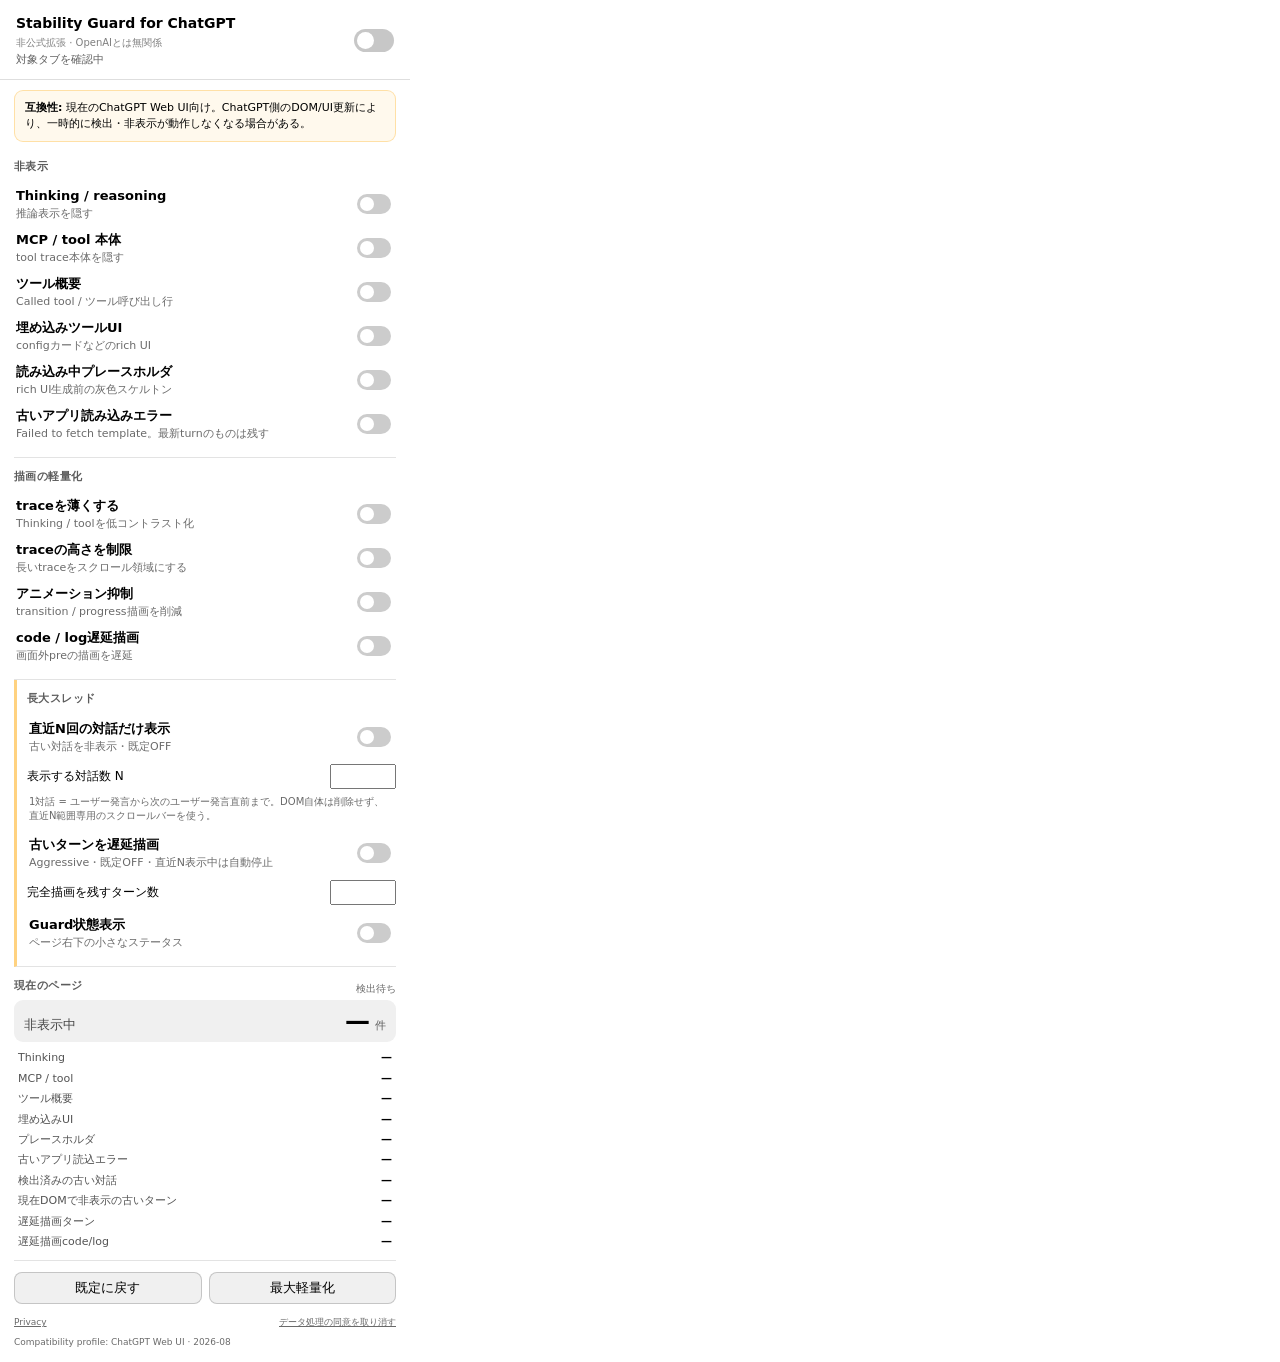
==== popup.html @ 48284e73 "Initial public release v1.0.5" ====
<!doctype html>
<html lang="ja">
<head>
  <meta charset="utf-8">
  <meta name="viewport" content="width=device-width,initial-scale=1">
  <title>Stability Guard for ChatGPT</title>
  <link rel="stylesheet" href="popup.css">
</head>
<body>
  <header>
    <div class="title-wrap">
      <strong>Stability Guard for ChatGPT</strong>
      <small class="unofficial">非公式拡張 · OpenAIとは無関係</small>
      <small id="pageState">対象タブを確認中</small>
    </div>
    <label class="switch master" title="拡張機能全体"><input id="enabled" type="checkbox"><span></span></label>
  </header>

  <section id="consentPanel" class="consent" hidden>
    <h1>データの扱いについて</h1>
    <p>この拡張は、<b>chatgpt.com 上の表示済みページ内容</b>（会話本文を含む可能性があるDOM）を端末内で読み取り、Thinking・ツールUI・コード等を識別して描画を軽量化する。</p>
    <ul>
      <li>会話内容を外部へ送信・保存しない</li>
      <li>解析・広告・テレメトリ用の外部通信を行わない</li>
      <li>拡張設定と同意状態のみを端末内のChrome Storageへ保存する</li>
    </ul>
    <label class="consent-check"><input id="consentCheck" type="checkbox"> 上記のローカル処理に同意する</label>
    <button id="acceptConsent" class="primary" type="button" disabled>同意して有効化</button>
    <button id="declineConsent" type="button">同意せず閉じる</button>
    <a class="policy-link" href="privacy.html" target="_blank" rel="noreferrer">プライバシーポリシーを読む</a>
  </section>

  <div id="compatNotice" class="compat-notice">
    <b>互換性:</b> 現在のChatGPT Web UI向け。ChatGPT側のDOM/UI更新により、一時的に検出・非表示が動作しなくなる場合がある。
  </div>

  <div id="pendingNotice" class="notice" hidden>
    <span>設定は保存済み。再読み込み後に反映される。</span>
    <button id="reloadTab" type="button">現在のタブを再読み込み</button>
  </div>

  <main id="settingsMain">
    <section>
      <h2>非表示</h2>
      <label class="setting"><span><b>Thinking / reasoning</b><small>推論表示を隠す</small></span><input id="hideThinking" type="checkbox"></label>
      <label class="setting"><span><b>MCP / tool 本体</b><small>tool trace本体を隠す</small></span><input id="hideTools" type="checkbox"></label>
      <label class="setting"><span><b>ツール概要</b><small>Called tool / ツール呼び出し行</small></span><input id="hideToolSummary" type="checkbox"></label>
      <label class="setting"><span><b>埋め込みツールUI</b><small>configカードなどのrich UI</small></span><input id="hideToolEmbeds" type="checkbox"></label>
      <label class="setting"><span><b>読み込み中プレースホルダ</b><small>rich UI生成前の灰色スケルトン</small></span><input id="prehideToolPlaceholders" type="checkbox"></label>
      <label class="setting"><span><b>古いアプリ読み込みエラー</b><small>Failed to fetch template。最新turnのものは残す</small></span><input id="hideOldAppLoadErrors" type="checkbox"></label>
    </section>

    <section>
      <h2>描画の軽量化</h2>
      <label class="setting"><span><b>traceを薄くする</b><small>Thinking / toolを低コントラスト化</small></span><input id="dimTraces" type="checkbox"></label>
      <label class="setting"><span><b>traceの高さを制限</b><small>長いtraceをスクロール領域にする</small></span><input id="compactTraces" type="checkbox"></label>
      <label class="setting"><span><b>アニメーション抑制</b><small>transition / progress描画を削減</small></span><input id="reduceMotion" type="checkbox"></label>
      <label class="setting"><span><b>code / log遅延描画</b><small>画面外preの描画を遅延</small></span><input id="lazyHeavyBlocks" type="checkbox"></label>
    </section>

    <section class="danger">
      <h2>長大スレッド</h2>
      <label class="setting"><span><b>直近N回の対話だけ表示</b><small>古い対話を非表示・既定OFF</small></span><input id="showRecentOnly" type="checkbox"></label>
      <label class="row">表示する対話数 N <input id="recentExchanges" type="number" min="1" max="100" step="1"></label>
      <p class="hint">1対話 = ユーザー発言から次のユーザー発言直前まで。DOM自体は削除せず、直近N範囲専用のスクロールバーを使う。</p>
      <label class="setting"><span><b>古いターンを遅延描画</b><small>Aggressive・既定OFF・直近N表示中は自動停止</small></span><input id="freezeOldTurns" type="checkbox"></label>
      <label class="row">完全描画を残すターン数 <input id="keepTurns" type="number" min="2" max="100" step="1"></label>
      <label class="setting"><span><b>Guard状態表示</b><small>ページ右下の小さなステータス</small></span><input id="showStatus" type="checkbox"></label>
    </section>

    <section class="stats">
      <div class="section-title"><h2>現在のページ</h2><span id="statsState">検出待ち</span></div>
      <div class="total"><span>非表示中</span><strong id="hiddenTotal">—</strong><small>件</small></div>
      <div class="stat-grid">
        <span>Thinking</span><b id="countThinking">—</b>
        <span>MCP / tool</span><b id="countTools">—</b>
        <span>ツール概要</span><b id="countSummary">—</b>
        <span>埋め込みUI</span><b id="countEmbeds">—</b>
        <span>プレースホルダ</span><b id="countPrehide">—</b>
        <span>古いアプリ読込エラー</span><b id="countOldAppErrors">—</b>
        <span>検出済みの古い対話</span><b id="countOldExchanges">—</b>
        <span>現在DOMで非表示の古いターン</span><b id="countOldTurns">—</b>
        <span>遅延描画ターン</span><b id="countFrozen">—</b>
        <span>遅延描画code/log</span><b id="countHeavy">—</b>
      </div>
    </section>

    <div class="buttons">
      <button id="safePreset" type="button">既定に戻す</button>
      <button id="maxPreset" type="button">最大軽量化</button>
    </div>
    <footer><a href="privacy.html" target="_blank" rel="noreferrer">Privacy</a><button id="revokeConsent" class="link-button" type="button">データ処理の同意を取り消す</button><span>Compatibility profile: ChatGPT Web UI · 2026-08</span></footer>
  </main>
  <script src="popup.js"></script>
</body>
</html>
---- popup.css ----
:root { color-scheme: light dark; }
* { box-sizing: border-box; }
body { margin:0; width:410px; overflow-x:hidden; background:Canvas; color:CanvasText; font:13px/1.4 system-ui,sans-serif; }
header { display:flex; align-items:center; justify-content:space-between; padding:14px 16px 12px; border-bottom:1px solid color-mix(in srgb,CanvasText 13%,transparent); }
.title-wrap strong { display:block; font-size:14px; }
.title-wrap small { display:block; margin-top:2px; opacity:.62; }
.title-wrap .unofficial { font-size:10px; opacity:.5; }
main { padding:4px 14px 14px; }
section { padding:11px 0; border-bottom:1px solid color-mix(in srgb,CanvasText 11%,transparent); }
h2 { margin:0 0 8px; font-size:11px; letter-spacing:.04em; text-transform:uppercase; opacity:.64; }
.setting { min-height:44px; display:flex; align-items:center; gap:12px; padding:4px 2px; cursor:pointer; }
.setting > span { min-width:0; flex:1; }
.setting b { display:block; font-size:13px; font-weight:600; }
.setting small { display:block; margin-top:1px; font-size:11px; opacity:.58; }
.setting input[type="checkbox"] { appearance:none; width:34px; height:20px; flex:0 0 auto; border:0; border-radius:999px; background:color-mix(in srgb,CanvasText 20%,Canvas); position:relative; cursor:pointer; }
.setting input[type="checkbox"]::after { content:''; position:absolute; width:14px; height:14px; border-radius:50%; top:3px; left:3px; background:Canvas; transition:transform .12s ease; }
.setting input[type="checkbox"]:checked { background:Highlight; }
.setting input[type="checkbox"]:checked::after { transform:translateX(14px); }
.row { display:flex; align-items:center; min-height:36px; gap:8px; font-size:12px; }
.row input { width:66px; margin-left:auto; padding:3px 5px; }
.hint { margin:0 2px 7px; font-size:10px; line-height:1.45; opacity:.58; }
.danger { border-left:3px solid color-mix(in srgb,orange 50%,Canvas); padding-left:10px; }
.notice,.compat-notice { margin:10px 14px 2px; padding:9px 10px; border-radius:9px; font-size:11px; }
.notice { border:1px solid color-mix(in srgb,Highlight 32%,transparent); background:color-mix(in srgb,Highlight 8%,Canvas); }
.notice span { display:block; margin-bottom:7px; }
.notice button { width:100%; }
.compat-notice { border:1px solid color-mix(in srgb,orange 30%,transparent); background:color-mix(in srgb,orange 7%,Canvas); line-height:1.45; }
.consent { margin:12px 14px 4px; padding:14px; border:1px solid color-mix(in srgb,Highlight 35%,transparent); border-radius:10px; background:color-mix(in srgb,Highlight 5%,Canvas); }
.consent h1 { margin:0 0 8px; font-size:15px; }
.consent p { margin:0 0 8px; font-size:12px; }
.consent ul { margin:7px 0 11px 19px; padding:0; font-size:11px; opacity:.78; }
.consent-check { display:flex; gap:8px; align-items:flex-start; margin:8px 0 10px; font-size:12px; }
.consent-check input { margin-top:2px; }
.consent button { width:100%; margin-top:6px; }
.consent .primary { background:Highlight; color:HighlightText; border-color:Highlight; font-weight:600; }
.consent .primary:disabled { opacity:.42; cursor:not-allowed; }
.policy-link { display:block; margin-top:10px; font-size:11px; text-align:center; color:LinkText; }
.section-title { display:flex; align-items:center; justify-content:space-between; }
.section-title h2 { margin-bottom:7px; }
#statsState { font-size:10px; opacity:.58; }
.total { display:flex; align-items:baseline; gap:5px; padding:8px 10px; margin-bottom:8px; border-radius:9px; background:color-mix(in srgb,CanvasText 6%,Canvas); }
.total span { opacity:.7; }
.total strong { margin-left:auto; font-size:25px; line-height:1; font-variant-numeric:tabular-nums; }
.total small { opacity:.62; }
.stat-grid { display:grid; grid-template-columns:1fr auto; gap:5px 12px; padding:0 4px; font-size:11px; }
.stat-grid span { opacity:.67; }
.stat-grid b { min-width:2ch; text-align:right; font-variant-numeric:tabular-nums; }
.buttons { display:grid; grid-template-columns:1fr 1fr; gap:7px; margin-top:11px; }
button { min-height:32px; border:1px solid color-mix(in srgb,CanvasText 18%,transparent); border-radius:8px; background:color-mix(in srgb,CanvasText 6%,Canvas); color:CanvasText; cursor:pointer; }
button:hover:not(:disabled) { background:color-mix(in srgb,CanvasText 11%,Canvas); }
.switch input { display:none; }
.switch span { width:40px; height:23px; display:block; border-radius:999px; background:color-mix(in srgb,CanvasText 22%,Canvas); position:relative; }
.switch span::after { content:''; position:absolute; width:17px; height:17px; left:3px; top:3px; border-radius:50%; background:Canvas; transition:transform .12s ease; }
.switch input:checked + span { background:Highlight; }
.switch input:checked + span::after { transform:translateX(17px); }
body.disabled main { opacity:.5; }
body.disabled .stats,body.disabled .buttons,body.disabled .notice { opacity:1; }
body.needs-consent #settingsMain,body.needs-consent #pendingNotice { display:none; }
body.needs-consent .master { opacity:.35; pointer-events:none; }
footer { display:flex; flex-wrap:wrap; justify-content:space-between; align-items:center; gap:7px 12px; margin-top:12px; font-size:9px; opacity:.58; }
footer a { color:inherit; }
.link-button { min-height:0; padding:0; border:0; border-radius:0; background:none; color:inherit; font:inherit; text-decoration:underline; }
.link-button:hover { background:none !important; }
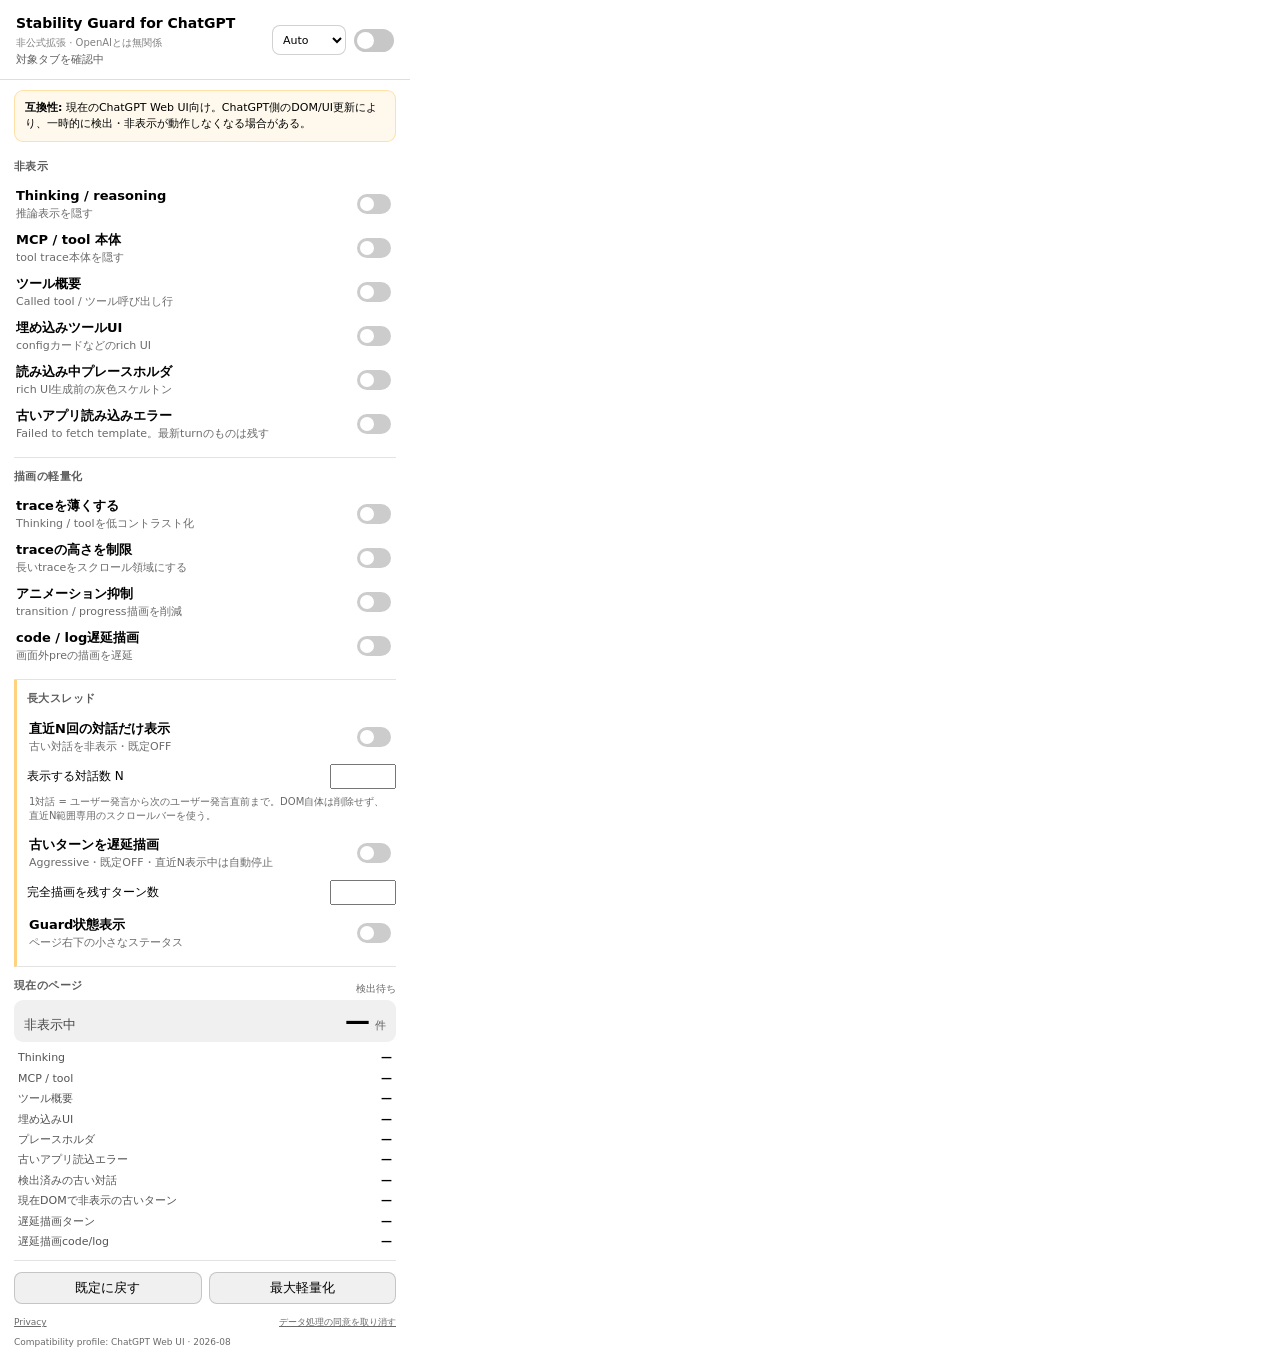
==== commit 553f9ccd: "Add Japanese and English extension UI" ====
--- a/popup.html
+++ b/popup.html
@@ -13,7 +13,14 @@
       <small class="unofficial">非公式拡張 · OpenAIとは無関係</small>
       <small id="pageState">対象タブを確認中</small>
     </div>
-    <label class="switch master" title="拡張機能全体"><input id="enabled" type="checkbox"><span></span></label>
+    <div class="header-actions">
+      <select id="uiLanguage" aria-label="Language / 言語">
+        <option value="auto">Auto</option>
+        <option value="ja">日本語</option>
+        <option value="en">English</option>
+      </select>
+      <label class="switch master" title="拡張機能全体"><input id="enabled" type="checkbox"><span></span></label>
+    </div>
   </header>
 
   <section id="consentPanel" class="consent" hidden>
@@ -22,9 +29,9 @@
     <ul>
       <li>会話内容を外部へ送信・保存しない</li>
       <li>解析・広告・テレメトリ用の外部通信を行わない</li>
-      <li>拡張設定と同意状態のみを端末内のChrome Storageへ保存する</li>
+      <li>拡張設定と同意状態のみを端末内の拡張ローカルストレージへ保存する</li>
     </ul>
-    <label class="consent-check"><input id="consentCheck" type="checkbox"> 上記のローカル処理に同意する</label>
+    <label class="consent-check"><input id="consentCheck" type="checkbox"><span id="consentCheckLabel">上記のローカル処理に同意する</span></label>
     <button id="acceptConsent" class="primary" type="button" disabled>同意して有効化</button>
     <button id="declineConsent" type="button">同意せず閉じる</button>
     <a class="policy-link" href="privacy.html" target="_blank" rel="noreferrer">プライバシーポリシーを読む</a>
--- a/popup.css
+++ b/popup.css
@@ -1,10 +1,12 @@
 :root { color-scheme: light dark; }
 * { box-sizing: border-box; }
-body { margin:0; width:410px; overflow-x:hidden; background:Canvas; color:CanvasText; font:13px/1.4 system-ui,sans-serif; }
+body { margin:0; width:410px; max-width:100vw; max-height:100dvh; overflow-x:hidden; overflow-y:auto; overscroll-behavior:contain; -webkit-overflow-scrolling:touch; background:Canvas; color:CanvasText; font:13px/1.4 system-ui,sans-serif; }
 header { display:flex; align-items:center; justify-content:space-between; padding:14px 16px 12px; border-bottom:1px solid color-mix(in srgb,CanvasText 13%,transparent); }
 .title-wrap strong { display:block; font-size:14px; }
 .title-wrap small { display:block; margin-top:2px; opacity:.62; }
 .title-wrap .unofficial { font-size:10px; opacity:.5; }
+.header-actions { display:flex; align-items:center; gap:8px; }
+#uiLanguage { max-width:94px; min-height:30px; padding:3px 6px; border:1px solid color-mix(in srgb,CanvasText 18%,transparent); border-radius:8px; background:Canvas; color:CanvasText; font:11px system-ui,sans-serif; }
 main { padding:4px 14px 14px; }
 section { padding:11px 0; border-bottom:1px solid color-mix(in srgb,CanvasText 11%,transparent); }
 h2 { margin:0 0 8px; font-size:11px; letter-spacing:.04em; text-transform:uppercase; opacity:.64; }
@@ -61,3 +63,24 @@
 footer a { color:inherit; }
 .link-button { min-height:0; padding:0; border:0; border-radius:0; background:none; color:inherit; font:inherit; text-decoration:underline; }
 .link-button:hover { background:none !important; }
+
+@media (max-width: 430px), (pointer: coarse) {
+  body { width:100vw; min-width:0; font-size:14px; }
+  header { padding:14px max(14px, env(safe-area-inset-right)) 12px max(14px, env(safe-area-inset-left)); gap:12px; }
+  .header-actions { gap:10px; }
+  #uiLanguage { min-height:40px; max-width:108px; font-size:14px; }
+  main { padding:4px max(14px, env(safe-area-inset-right)) max(18px, env(safe-area-inset-bottom)) max(14px, env(safe-area-inset-left)); }
+  .notice,.compat-notice,.consent { margin-left:max(14px, env(safe-area-inset-left)); margin-right:max(14px, env(safe-area-inset-right)); }
+  .setting { min-height:50px; }
+  .setting input[type="checkbox"] { width:40px; height:24px; }
+  .setting input[type="checkbox"]::after { width:18px; height:18px; }
+  .setting input[type="checkbox"]:checked::after { transform:translateX(16px); }
+  .row { min-height:48px; }
+  .row input { width:76px; min-height:40px; font-size:16px; }
+  button { min-height:44px; padding:8px 10px; }
+  .buttons { grid-template-columns:1fr; }
+  .switch span { width:46px; height:28px; }
+  .switch span::after { width:20px; height:20px; left:4px; top:4px; }
+  .switch input:checked + span::after { transform:translateX(18px); }
+  footer { font-size:10px; }
+}
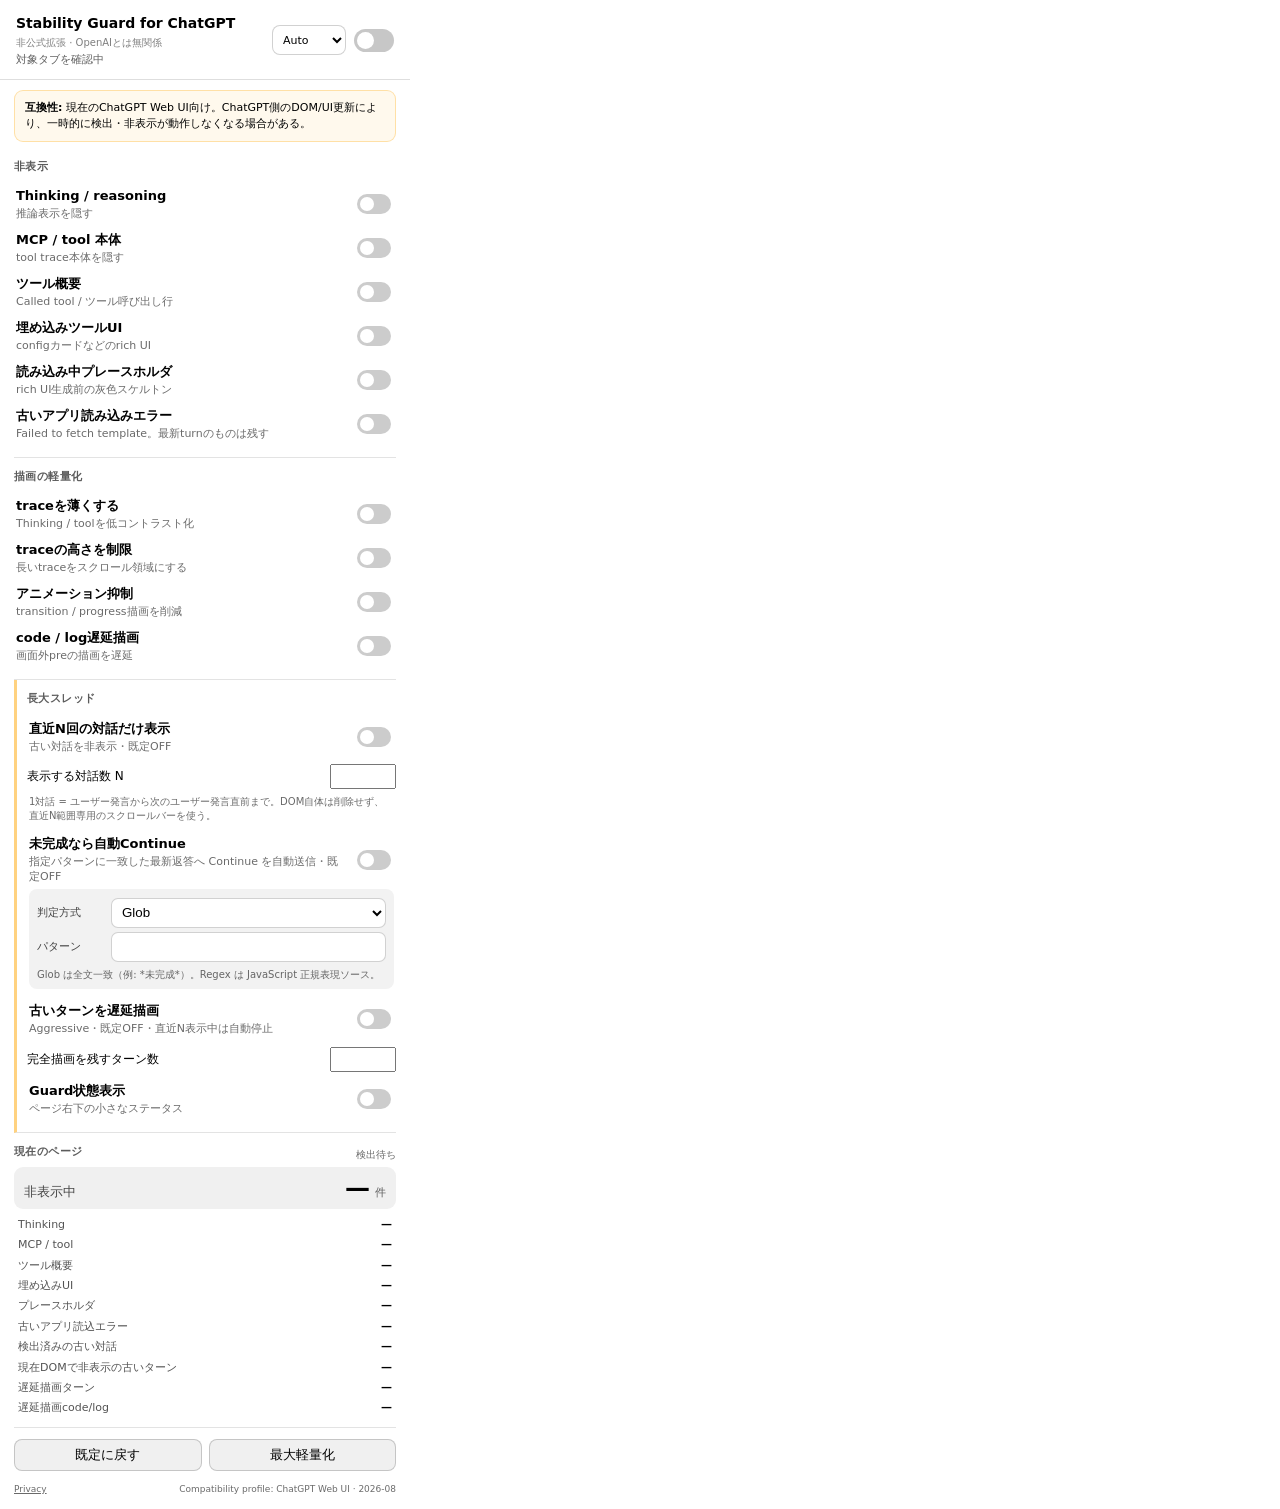
==== commit 06190de2: "Release Stability Guard for ChatGPT 1.0.18" ====
--- a/popup.html
+++ b/popup.html
@@ -22,20 +22,6 @@
       <label class="switch master" title="拡張機能全体"><input id="enabled" type="checkbox"><span></span></label>
     </div>
   </header>
-
-  <section id="consentPanel" class="consent" hidden>
-    <h1>データの扱いについて</h1>
-    <p>この拡張は、<b>chatgpt.com 上の表示済みページ内容</b>（会話本文を含む可能性があるDOM）を端末内で読み取り、Thinking・ツールUI・コード等を識別して描画を軽量化する。</p>
-    <ul>
-      <li>会話内容を外部へ送信・保存しない</li>
-      <li>解析・広告・テレメトリ用の外部通信を行わない</li>
-      <li>拡張設定と同意状態のみを端末内の拡張ローカルストレージへ保存する</li>
-    </ul>
-    <label class="consent-check"><input id="consentCheck" type="checkbox"><span id="consentCheckLabel">上記のローカル処理に同意する</span></label>
-    <button id="acceptConsent" class="primary" type="button" disabled>同意して有効化</button>
-    <button id="declineConsent" type="button">同意せず閉じる</button>
-    <a class="policy-link" href="privacy.html" target="_blank" rel="noreferrer">プライバシーポリシーを読む</a>
-  </section>
 
   <div id="compatNotice" class="compat-notice">
     <b>互換性:</b> 現在のChatGPT Web UI向け。ChatGPT側のDOM/UI更新により、一時的に検出・非表示が動作しなくなる場合がある。
@@ -70,6 +56,12 @@
       <label class="setting"><span><b>直近N回の対話だけ表示</b><small>古い対話を非表示・既定OFF</small></span><input id="showRecentOnly" type="checkbox"></label>
       <label class="row">表示する対話数 N <input id="recentExchanges" type="number" min="1" max="100" step="1"></label>
       <p class="hint">1対話 = ユーザー発言から次のユーザー発言直前まで。DOM自体は削除せず、直近N範囲専用のスクロールバーを使う。</p>
+      <label class="setting"><span><b>未完成なら自動Continue</b><small>指定パターンに一致した最新返答へ Continue を自動送信・既定OFF</small></span><input id="autoContinueIncomplete" type="checkbox"></label>
+      <div class="pattern-config" id="autoContinuePatternConfig">
+        <label class="pattern-row"><span id="autoContinuePatternModeLabel">判定方式</span><select id="autoContinuePatternMode"><option value="glob">Glob</option><option value="regex">Regex</option></select></label>
+        <label class="pattern-field"><span id="autoContinuePatternLabel">パターン</span><input id="autoContinuePattern" type="text" maxlength="512" autocomplete="off" spellcheck="false"></label>
+        <p class="hint" id="autoContinuePatternHint">Glob は全文一致（例: *未完成*）。Regex は JavaScript 正規表現ソース。</p>
+      </div>
       <label class="setting"><span><b>古いターンを遅延描画</b><small>Aggressive・既定OFF・直近N表示中は自動停止</small></span><input id="freezeOldTurns" type="checkbox"></label>
       <label class="row">完全描画を残すターン数 <input id="keepTurns" type="number" min="2" max="100" step="1"></label>
       <label class="setting"><span><b>Guard状態表示</b><small>ページ右下の小さなステータス</small></span><input id="showStatus" type="checkbox"></label>
@@ -96,7 +88,7 @@
       <button id="safePreset" type="button">既定に戻す</button>
       <button id="maxPreset" type="button">最大軽量化</button>
     </div>
-    <footer><a href="privacy.html" target="_blank" rel="noreferrer">Privacy</a><button id="revokeConsent" class="link-button" type="button">データ処理の同意を取り消す</button><span>Compatibility profile: ChatGPT Web UI · 2026-08</span></footer>
+    <footer><a href="privacy.html" target="_blank" rel="noreferrer">Privacy</a><span>Compatibility profile: ChatGPT Web UI · 2026-08</span></footer>
   </main>
   <script src="popup.js"></script>
 </body>
--- a/popup.css
+++ b/popup.css
@@ -20,6 +20,13 @@
 .setting input[type="checkbox"]:checked::after { transform:translateX(14px); }
 .row { display:flex; align-items:center; min-height:36px; gap:8px; font-size:12px; }
 .row input { width:66px; margin-left:auto; padding:3px 5px; }
+.pattern-config { margin:0 2px 8px; padding:7px 8px; border-radius:8px; background:color-mix(in srgb,CanvasText 5%,Canvas); }
+.pattern-row,.pattern-field { display:flex; align-items:center; gap:8px; min-height:34px; font-size:11px; }
+.pattern-row span,.pattern-field span { flex:0 0 66px; opacity:.72; }
+.pattern-row select,.pattern-field input { min-width:0; flex:1; min-height:30px; padding:4px 6px; border:1px solid color-mix(in srgb,CanvasText 18%,transparent); border-radius:7px; background:Canvas; color:CanvasText; }
+.pattern-field input[aria-invalid="true"] { border-color:color-mix(in srgb,red 55%,CanvasText); }
+.pattern-config[data-disabled="true"] { opacity:.5; }
+.pattern-config .hint { margin:4px 0 0; }
 .hint { margin:0 2px 7px; font-size:10px; line-height:1.45; opacity:.58; }
 .danger { border-left:3px solid color-mix(in srgb,orange 50%,Canvas); padding-left:10px; }
 .notice,.compat-notice { margin:10px 14px 2px; padding:9px 10px; border-radius:9px; font-size:11px; }
@@ -27,16 +34,6 @@
 .notice span { display:block; margin-bottom:7px; }
 .notice button { width:100%; }
 .compat-notice { border:1px solid color-mix(in srgb,orange 30%,transparent); background:color-mix(in srgb,orange 7%,Canvas); line-height:1.45; }
-.consent { margin:12px 14px 4px; padding:14px; border:1px solid color-mix(in srgb,Highlight 35%,transparent); border-radius:10px; background:color-mix(in srgb,Highlight 5%,Canvas); }
-.consent h1 { margin:0 0 8px; font-size:15px; }
-.consent p { margin:0 0 8px; font-size:12px; }
-.consent ul { margin:7px 0 11px 19px; padding:0; font-size:11px; opacity:.78; }
-.consent-check { display:flex; gap:8px; align-items:flex-start; margin:8px 0 10px; font-size:12px; }
-.consent-check input { margin-top:2px; }
-.consent button { width:100%; margin-top:6px; }
-.consent .primary { background:Highlight; color:HighlightText; border-color:Highlight; font-weight:600; }
-.consent .primary:disabled { opacity:.42; cursor:not-allowed; }
-.policy-link { display:block; margin-top:10px; font-size:11px; text-align:center; color:LinkText; }
 .section-title { display:flex; align-items:center; justify-content:space-between; }
 .section-title h2 { margin-bottom:7px; }
 #statsState { font-size:10px; opacity:.58; }
@@ -57,12 +54,8 @@
 .switch input:checked + span::after { transform:translateX(17px); }
 body.disabled main { opacity:.5; }
 body.disabled .stats,body.disabled .buttons,body.disabled .notice { opacity:1; }
-body.needs-consent #settingsMain,body.needs-consent #pendingNotice { display:none; }
-body.needs-consent .master { opacity:.35; pointer-events:none; }
 footer { display:flex; flex-wrap:wrap; justify-content:space-between; align-items:center; gap:7px 12px; margin-top:12px; font-size:9px; opacity:.58; }
 footer a { color:inherit; }
-.link-button { min-height:0; padding:0; border:0; border-radius:0; background:none; color:inherit; font:inherit; text-decoration:underline; }
-.link-button:hover { background:none !important; }
 
 @media (max-width: 430px), (pointer: coarse) {
   body { width:100vw; min-width:0; font-size:14px; }
@@ -70,13 +63,15 @@
   .header-actions { gap:10px; }
   #uiLanguage { min-height:40px; max-width:108px; font-size:14px; }
   main { padding:4px max(14px, env(safe-area-inset-right)) max(18px, env(safe-area-inset-bottom)) max(14px, env(safe-area-inset-left)); }
-  .notice,.compat-notice,.consent { margin-left:max(14px, env(safe-area-inset-left)); margin-right:max(14px, env(safe-area-inset-right)); }
+  .notice,.compat-notice { margin-left:max(14px, env(safe-area-inset-left)); margin-right:max(14px, env(safe-area-inset-right)); }
   .setting { min-height:50px; }
   .setting input[type="checkbox"] { width:40px; height:24px; }
   .setting input[type="checkbox"]::after { width:18px; height:18px; }
   .setting input[type="checkbox"]:checked::after { transform:translateX(16px); }
   .row { min-height:48px; }
   .row input { width:76px; min-height:40px; font-size:16px; }
+  .pattern-row,.pattern-field { min-height:46px; font-size:13px; }
+  .pattern-row select,.pattern-field input { min-height:40px; font-size:16px; }
   button { min-height:44px; padding:8px 10px; }
   .buttons { grid-template-columns:1fr; }
   .switch span { width:46px; height:28px; }
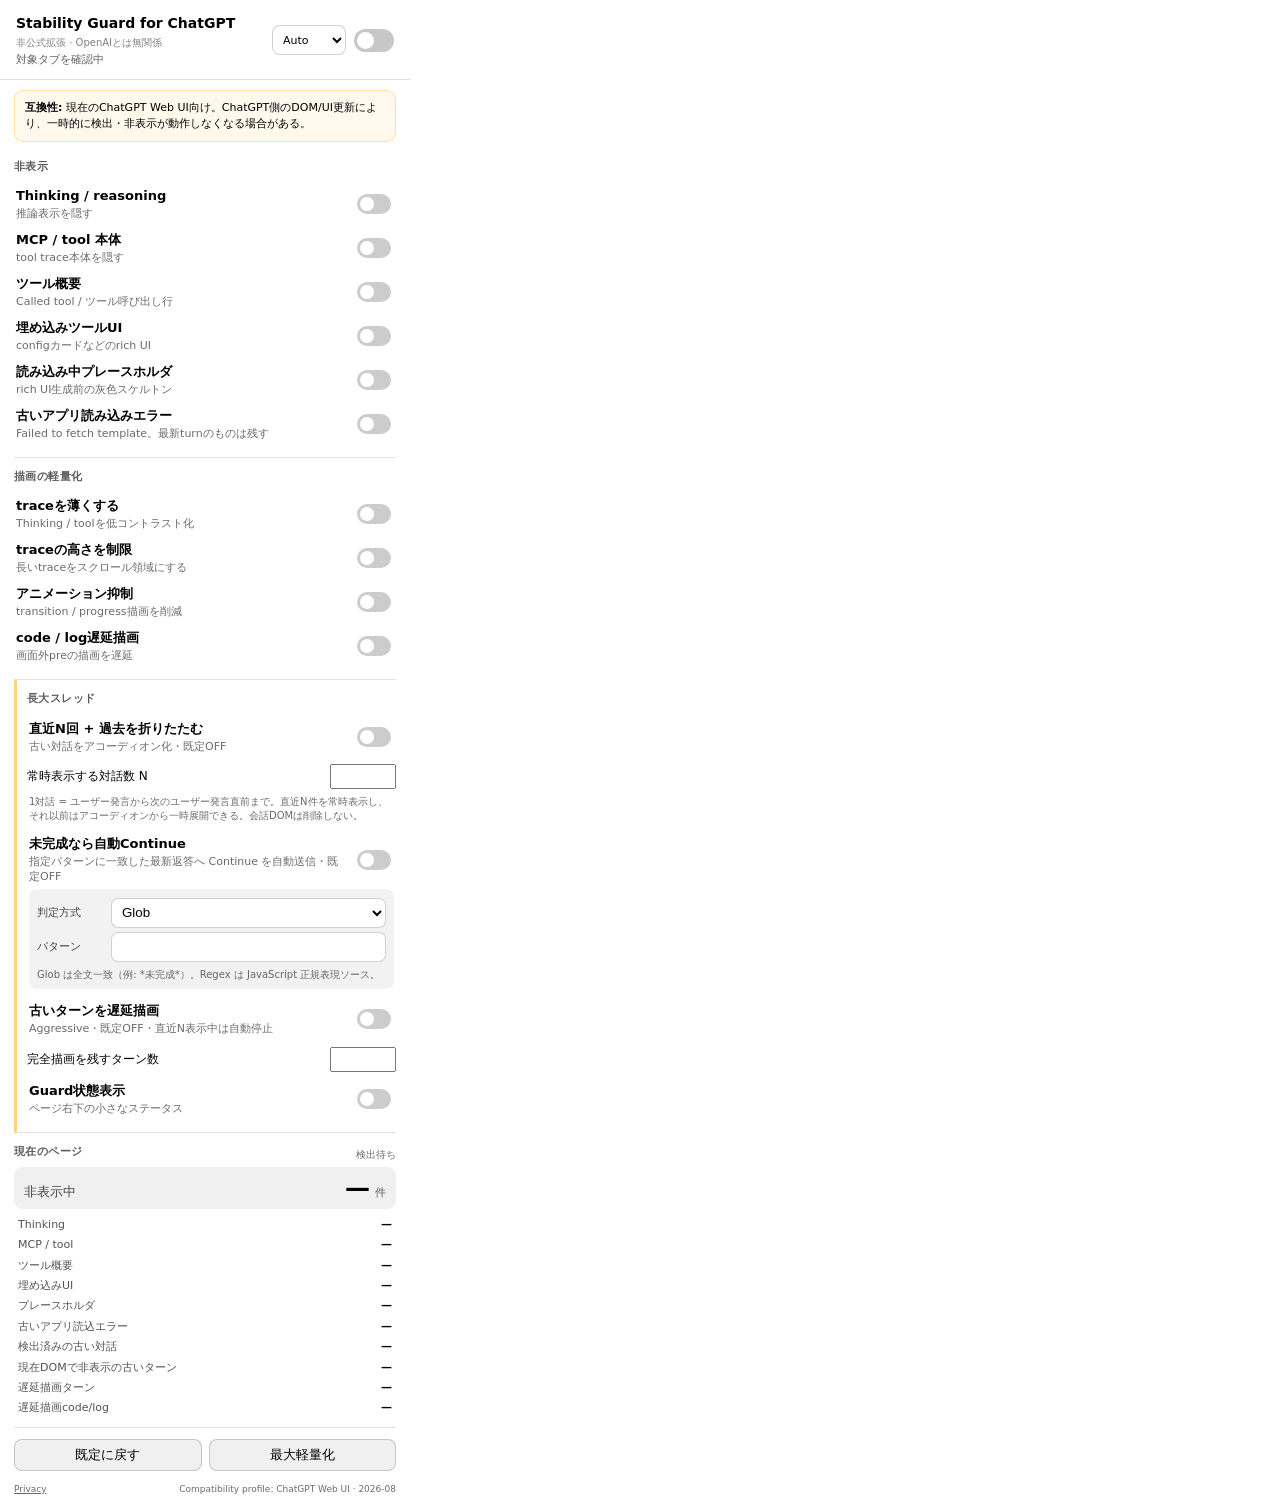
==== commit 85c4f3b5: "feat: add accordion recent history and harden long-chat rendering" ====
--- a/popup.html
+++ b/popup.html
@@ -53,9 +53,9 @@
 
     <section class="danger">
       <h2>長大スレッド</h2>
-      <label class="setting"><span><b>直近N回の対話だけ表示</b><small>古い対話を非表示・既定OFF</small></span><input id="showRecentOnly" type="checkbox"></label>
-      <label class="row">表示する対話数 N <input id="recentExchanges" type="number" min="1" max="100" step="1"></label>
-      <p class="hint">1対話 = ユーザー発言から次のユーザー発言直前まで。DOM自体は削除せず、直近N範囲専用のスクロールバーを使う。</p>
+      <label class="setting"><span><b>直近N回 + 過去を折りたたむ</b><small>古い対話をアコーディオン化・既定OFF</small></span><input id="showRecentOnly" type="checkbox"></label>
+      <label class="row">常時表示する対話数 N <input id="recentExchanges" type="number" min="1" max="100" step="1"></label>
+      <p class="hint">1対話 = ユーザー発言から次のユーザー発言直前まで。直近N件を常時表示し、それ以前はアコーディオンから一時展開できる。会話DOMは削除しない。</p>
       <label class="setting"><span><b>未完成なら自動Continue</b><small>指定パターンに一致した最新返答へ Continue を自動送信・既定OFF</small></span><input id="autoContinueIncomplete" type="checkbox"></label>
       <div class="pattern-config" id="autoContinuePatternConfig">
         <label class="pattern-row"><span id="autoContinuePatternModeLabel">判定方式</span><select id="autoContinuePatternMode"><option value="glob">Glob</option><option value="regex">Regex</option></select></label>
